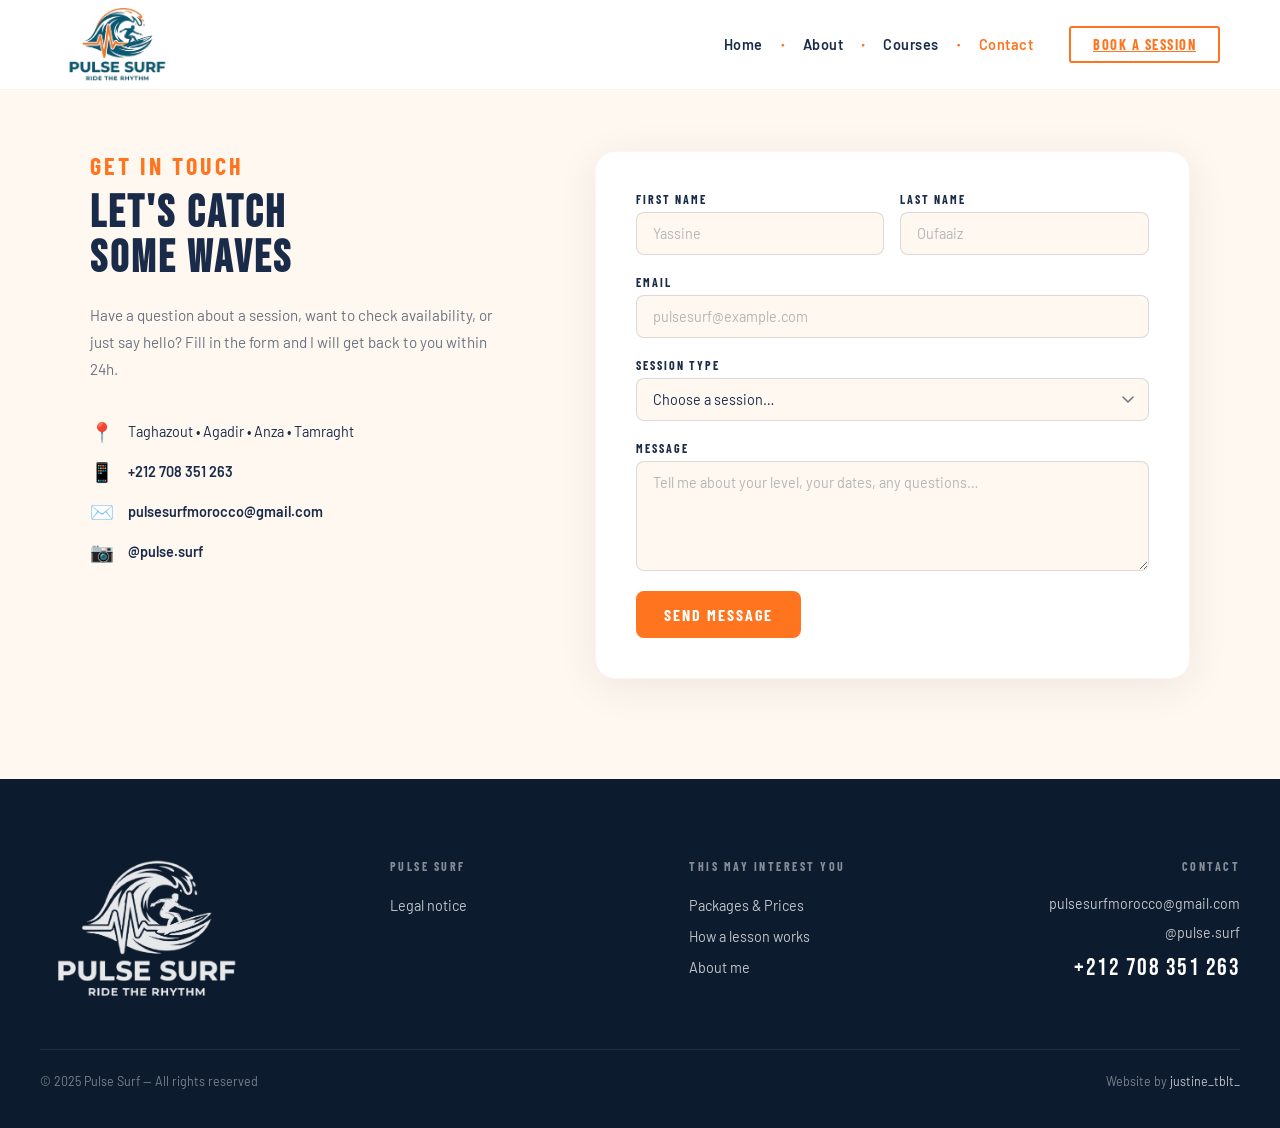
==== contact.html @ 74075b1d "✨details lessons and contact pages" ====
<!DOCTYPE html>
<html lang="en">

<head>
    <meta charset="UTF-8">
    <meta name="viewport" content="width=device-width, initial-scale=1.0">

    <title>Contact | Pulse Surf</title>

    <meta name="description"
        content="Experience authentic surfing with Yassine. Small group lessons & private coaching in Anza, Taghazout, Agadir and Tamraght. Certified local expert. Book your wave today!">

    <meta name="keywords"
        content="surf lessons Taghazout, surf school Anza, surf guiding Agadir, private surf coach Morocco, Tamraght surf, Pulse Surf">

    <meta property="og:title" content="Pulse Surf | Authentic surf lessons in Morocco">
    <meta property="og:description"
        content="Join Yassine for the best surf experience in Agadir and Taghazout. Small groups, local knowledge.">
    <meta property="og:type" content="website">
    <link rel="stylesheet" href="style.css">
    <link
        href="https://fonts.googleapis.com/css2?family=Bebas+Neue&family=Barlow:ital,wght@0,300;0,400;0,600;0,700;1,300&family=Barlow+Condensed:wght@400;700&display=swap"
        rel="stylesheet">
    <link rel="icon" type="image/png" href="img/favicon.jpg">
</head>

<body id="top">

    <nav id="navbar">
        <div class="nav-logo">
            <a href="#top">
                <img src="img/logo.png" alt="Back to top - Pulse Surf">
            </a>

        </div>
        <div class="nav-right">
            <ul class="nav-links" id="navLinks">
                <li><a href="index.html" >Home</a></li>
                <li><a href="index.html#about">About</a></li>
                <li><a href="index.html#courses">Courses</a></li>
                <li><a href="contact.html" class="active">Contact</a></li>
            </ul>
            <a href="https://wa.me/212708351263?text=Hello!%20I'd%20like%20to%20book%20a%20surf%20session."
                class="btn-nav" target="_blank" rel="noopener">Book a session</a>
        </div>
        <button class="burger" id="burgerBtn" aria-label="Menu" aria-expanded="false">
            <span></span><span></span><span></span>
        </button>
    </nav>

    <div class="mobile-menu" id="mobileMenu" aria-hidden="true">
        <ul>
            <li><a href="#">Home</a></li>
            <li><a href="#courses">Courses</a></li>
            <li><a href="#about">About</a></li>
            <li><a href="#contact">Contact</a></li>
        </ul>
        <a href="https://wa.me/212708351263?text=Hello!%20I'd%20like%20to%20book%20a%20surf%20session." class="btn-nav"
            target="_blank" rel="noopener">Book a session</a>
    </div>

    <section class="contact-section" id="contact">
        <div class="contact-inner">
            <div class="contact-info" data-reveal>
                <div class="about-label">Get in touch</div>
                <h2>Let's catch<br>some waves</h2>
                <p>Have a question about a session, want to check availability, or just say hello? Fill in the form and
                    I will get back to you within 24h.</p>
                <ul class="contact-details">
                    <li><span class="contact-icon">📍</span><span>Taghazout • Agadir • Anza • Tamraght</span></li>
                    <li><span class="contact-icon">📱</span><a href="https://wa.me/212708351263" target="_blank"
                            rel="noopener">+212 708 351 263</a></li>
                    <li><span class="contact-icon">✉️</span><a
                            href="mailto:pulsesurfmorocco@gmail.com">pulsesurfmorocco@gmail.com</a></li>
                    <li><span class="contact-icon">📷</span><a href="https://www.instagram.com/pulse.surf/?hl=fr"
                            target="_blank" rel="noopener">@pulse.surf</a></li>
                </ul>
            </div>

            <div class="contact-form-wrap" data-reveal>
                <form class="contact-form" id="contactForm" novalidate>
                    <div class="form-row">
                        <div class="form-group">
                            <label for="fname">First name</label>
                            <input type="text" id="fname" name="fname" placeholder="Yassine" required>
                            <span class="form-error" id="fnameErr">Please enter your first name</span>
                        </div>
                        <div class="form-group">
                            <label for="lname">Last name</label>
                            <input type="text" id="lname" name="lname" placeholder="Oufaaiz" required>
                            <span class="form-error" id="lnameErr">Please enter your last name</span>
                        </div>
                    </div>
                    <div class="form-group">
                        <label for="email">Email</label>
                        <input type="email" id="email" name="email" placeholder="pulsesurf@example.com" required>
                        <span class="form-error" id="emailErr">Please enter a valid email address</span>
                    </div>
                    <div class="form-group">
                        <label for="session">Session type</label>
                        <select id="session" name="session" required>
                            <option value="" disabled selected>Choose a session…</option>
                            <option value="private">Private Lesson</option>
                            <option value="group">Group Lesson</option>
                            <option value="guiding">Surf Guiding</option>
                            <option value="other">Other / Question</option>
                        </select>
                        <span class="form-error" id="sessionErr">Please select a session type</span>
                    </div>
                    <div class="form-group">
                        <label for="message">Message</label>
                        <textarea id="message" name="message" rows="4"
                            placeholder="Tell me about your level, your dates, any questions…" required></textarea>
                        <span class="form-error" id="messageErr">Please write a short message</span>
                    </div>
                    <button type="submit" class="btn-submit" id="submitBtn">Send message</button>
                    <div class="form-success" id="formSuccess" aria-live="polite">
                        <span>🤙</span>
                        <strong>Message sent!</strong>
                        <p>Thanks for contacting me! I received your message and will get back to you very soon. I'm
                            looking forward to surfing with you.<br><br>See you in the water!<br><br>Yassine</p>
                    </div>
                </form>
            </div>
        </div>
    </section>

    <footer>
        <div class="footer-inner">
            <div class="footer-brand">
                <a href="#top">
                    <img src="img/logo.png" alt="Back to top - Pulse Surf" class="footer-logo-img">
                </a>
            </div>
            <div class="footer-col">
                <h4 class="footer-col-title">Pulse Surf</h4>
                <ul>
                    <li><a href="#" id="mentionsBtn">Legal notice</a></li>
                </ul>
            </div>
            <div class="footer-col">
                <h4 class="footer-col-title">This may interest you</h4>
                <ul>
                    <li><a href="#courses">Packages &amp; Prices</a></li>
                    <li><a href="#how">How a lesson works</a></li>
                    <li><a href="#about">About me</a></li>
                </ul>
            </div>
            <div class="footer-col">
                <h4 class="footer-col-title">Contact</h4>
                <a href="mailto:pulsesurfmorocco@gmail.com" class="footer-email">pulsesurfmorocco@gmail.com</a>
                <a href="https://www.instagram.com/pulse.surf/?hl=fr" class="footer-insta" target="_blank"
                    rel="noopener">@pulse.surf</a>
                <a href="https://wa.me/212708351263" class="footer-phone">+212 708 351 263</a>
            </div>
        </div>
        <div class="footer-divider"></div>
        <div class="footer-bottom">
            <span>© 2025 Pulse Surf — All rights reserved</span>
            <span class="footer-credit">Website by <a href="https://www.instagram.com/justine_tblt_/?hl=fr"
                    target="_blank">justine_tblt_</a></span>
        </div>
    </footer>

    <div class="modal-overlay" id="mentionsModal" aria-hidden="true">
        <div class="modal" role="dialog" aria-modal="true" aria-labelledby="mentionsTitle">
            <button class="modal-close" id="mentionsClose" aria-label="Close">✕</button>
            <h2 id="mentionsTitle">Legal Notice</h2>
            <h3>Site Publisher</h3>
            <p>
                <strong>Pulse Surf — Yassine Oufaaiz</strong><br>
                Anza, Tamraght, Taghazout, Agadir, Morocco<br>
                Email: <a href="mailto:pulsesurfmorocco@gmail.com">pulsesurfmorocco@gmail.com</a><br>
                Tel: +212 708 351 263
            </p>
            <h3>Hosting</h3>
            <p>This site is hosted by <strong>GitHub Inc.</strong>, 88 Colin P. Kelly Jr. St, San Francisco, CA 94107,
                USA.</p>
            <h3>Intellectual Property</h3>
            <p>All content on this site (texts, photos, logos) is protected by copyright law.</p>
            <h3>Credits</h3>
            <p>Site designed and developed by <a href="https://www.instagram.com/justine_tblt_/?hl=fr"
                    target="_blank">justine_tblt_</a>.</p>
        </div>
    </div>

    <a href="#top" id="goToTop" class="go-top-link" aria-label="Back to top">
        <svg viewBox="0 0 24 24" fill="none" stroke="currentColor" stroke-width="3" stroke-linecap="round"
            stroke-linejoin="round">
            <path d="M18 15l-6-6-6 6" />
        </svg>
    </a>
    <script src="main.js"></script>
</body>

</html>
---- style.css ----
*,
*::before,
*::after {
    box-sizing: border-box;
    margin: 0;
    padding: 0;
}

:root {
    --orange: #ff741f;
    --navy: #1A2B4A;
    --sand: #FFF8F0;
    --dark: #0D1B2E;
    --gray: #6B7280;
    --white: #ffffff;
    --section-light: #FFF8F0;
    --section-mid: #F0EBE3;
    --section-dark: #0D1B2E;
}

html {
    scroll-behavior: smooth;
}

body {
    font-family: 'Barlow', sans-serif;
    background: var(--section-light);
    color: var(--navy);
}

/* ── Nav ───────────────────────────────────────────────────── */
nav {
    position: fixed;
    top: 0;
    left: 0;
    right: 0;
    z-index: 200;
    display: flex;
    align-items: center;
    justify-content: space-between;
    padding: 0 60px;
    height: 90px;
    background: rgba(255, 255, 255, 0.96);
    backdrop-filter: blur(10px);
    border-bottom: 1px solid rgba(244, 121, 32, 0.1);
}

.nav-logo img {
    height: 75px;
    width: auto;
    display: block;
}

.nav-right {
    display: flex;
    align-items: center;
    gap: 36px;
}

.nav-links {
    display: flex;
    align-items: center;
    list-style: none;
}

.nav-links li {
    display: flex;
    align-items: center;
}

.nav-links li+li::before {
    content: '●';
    color: var(--orange);
    font-size: 0.4rem;
    margin: 0 18px;
}

.nav-links a {
    font-size: 0.9rem;
    font-weight: 600;
    color: var(--navy);
    text-decoration: none;
    letter-spacing: 0.5px;
    transition: color 0.2s;
}

.nav-links a:hover,
.nav-links a.active {
    color: var(--orange);
}

.btn-nav {
    background: transparent;
    border: 2px solid var(--orange);
    color: var(--orange);
    padding: 8px 22px;
    font-family: 'Barlow Condensed', sans-serif;
    font-size: 0.9rem;
    font-weight: 700;
    letter-spacing: 1.5px;
    text-transform: uppercase;
    cursor: pointer;
    border-radius: 3px;
    transition: background 0.25s, color 0.25s;
}

.btn-nav:hover {
    background: var(--orange);
    color: var(--white);
}

/* ── Burger ────────────────────────────────────────────────── */
.burger {
    display: none;
    flex-direction: column;
    justify-content: center;
    gap: 5px;
    width: 36px;
    height: 36px;
    background: none;
    border: none;
    cursor: pointer;
    padding: 4px;
}

.burger span {
    display: block;
    height: 2px;
    width: 100%;
    background: var(--navy);
    border-radius: 2px;
    transition: transform 0.3s, opacity 0.3s;
    transform-origin: center;
}

.burger.open span:nth-child(1) {
    transform: translateY(7px) rotate(45deg);
}

.burger.open span:nth-child(2) {
    opacity: 0;
}

.burger.open span:nth-child(3) {
    transform: translateY(-7px) rotate(-45deg);
}

/* ── Mobile menu ───────────────────────────────────────────── */
.mobile-menu {
    display: none;
    position: fixed;
    inset: 0;
    z-index: 150;
    background: var(--dark);
    flex-direction: column;
    align-items: center;
    justify-content: center;
    gap: 32px;
    opacity: 0;
    pointer-events: none;
    transition: opacity 0.3s;
}

.mobile-menu.open {
    opacity: 1;
    pointer-events: all;
}

.mobile-menu ul {
    list-style: none;
    display: flex;
    flex-direction: column;
    align-items: center;
    gap: 24px;
}

.mobile-menu ul a {
    font-family: 'Bebas Neue', sans-serif;
    font-size: 2.2rem;
    letter-spacing: 3px;
    color: var(--white);
    text-decoration: none;
    text-transform: uppercase;
    transition: color 0.2s;
}

.mobile-menu ul a:hover {
    color: var(--orange);
}

/* ── Hero ──────────────────────────────────────────────────── */
.hero {
    height: 100vh;
    min-height: 600px;
    position: relative;
    display: flex;
    align-items: flex-end;
    padding-bottom: 100px;
    overflow: hidden;
}

.hero-bg {
    position: absolute;
    inset: 0;
    z-index: 1;
}

.hero-bg img {
    width: 100%;
    height: 100%;
    object-fit: cover;
    object-position: center;
    display: block;
}

.hero-bg::after {
    content: '';
    position: absolute;
    inset: 0;
    background: linear-gradient(to bottom, rgba(0, 0, 0, 0.15), rgba(0, 0, 0, 0.65));
}

.hero-content {
    position: relative;
    z-index: 10;
    padding: 0 60px;
}

.hero-content h1 {
    font-family: 'Bebas Neue', sans-serif;
    font-size: clamp(4rem, 10vw, 8rem);
    line-height: 0.9;
    color: var(--white);
    letter-spacing: 3px;
    text-transform: uppercase;
}

.hero-content h1 span {
    display: block;
    color: var(--orange);
}

.hero-sub {
    font-family: 'Barlow Condensed', sans-serif;
    font-size: 1.1rem;
    letter-spacing: 5px;
    color: var(--orange);
    margin-top: 16px;
    text-transform: uppercase;
    font-weight: bold;
}

.hero-sub::before {
    content: '# ';
    color: rgba(244, 121, 32, 0.6);
    font-weight: bold;
}

/* ── Section base ──────────────────────────────────────────── */
.section {
    padding: 70px 60px;
    background: var(--section-dark);
}

.section-header {
    text-align: center;
    margin-bottom: 60px;
}

.section-header h2 {
    font-family: 'Bebas Neue', sans-serif;
    font-size: 2.8rem;
    letter-spacing: 3px;
    color: var(--sand);
    text-transform: uppercase;
}

.section-header p {
    color: var(--gray);
    margin-top: 10px;
    font-size: 0.95rem;
    max-width: 520px;
    margin-inline: auto;
}

/* ── Courses ───────────────────────────────────────────────── */
.courses-track {
    display: grid;
    grid-template-columns: repeat(3, 1fr);
    gap: 24px;
    padding: 10px 4px 30px;
    align-items: stretch;
}

.course-card {
    background: var(--white);
    border-radius: 14px;
    overflow: hidden;
    box-shadow: 0 4px 30px rgba(26, 43, 74, 0.08);
    transition: transform 0.3s, box-shadow 0.3s;
    display: flex;
    flex-direction: column;
}

.course-card:hover {
    transform: translateY(-6px);
    box-shadow: 0 16px 50px rgba(26, 43, 74, 0.15);
}

.card-img {
    height: 240px;
    position: relative;
    overflow: hidden;
    flex-shrink: 0;
}

.card-photo {
    position: absolute;
    inset: 0;
    width: 100%;
    height: 100%;
    object-fit: cover;
    object-position: 50% 30%;
    display: block;
    z-index: 1;
}

.img-private {
    object-position: center 40%;
}

.img-group {
    object-position: center 60%;
}

.img-guide {
    object-position: center center;
}

.card-badge,
.card-duration {
    z-index: 2;
}

.card-img-bg {
    width: 100%;
    height: 100%;
    display: flex;
    align-items: center;
    justify-content: center;
    font-size: 4rem;
}


.card-badge {
    position: absolute;
    top: 12px;
    right: 12px;
    background: var(--orange);
    color: var(--white);
    font-family: 'Barlow Condensed', sans-serif;
    font-size: 0.75rem;
    font-weight: 700;
    letter-spacing: 1px;
    text-transform: uppercase;
    padding: 4px 10px;
    border-radius: 20px;
}

.card-body {
    padding: 20px;
    display: flex;
    flex-direction: column;
    flex: 1;
}

.card-body h3 {
    font-family: 'Barlow Condensed', sans-serif;
    font-size: 1.2rem;
    font-weight: 700;
    color: var(--navy);
    letter-spacing: 0.5px;
    text-transform: uppercase;
    margin-bottom: 10px;
}

.card-for {
    font-size: 0.82rem;
    color: var(--gray);
    line-height: 1.5;
    margin-bottom: 8px;
}

.card-for span {
    font-weight: 700;
    text-transform: uppercase;
    font-size: 0.7rem;
    letter-spacing: 1px;
    color: var(--navy);
    margin-right: 4px;
}

.card-plus {
    font-size: 0.82rem;
    color: var(--navy);
    line-height: 1.5;
    margin-bottom: 12px;
}

.card-plus span {
    color: var(--orange);
    margin-right: 4px;
}

.card-price {
    display: flex;
    align-items: baseline;
    gap: 6px;
    margin-top: auto;
    margin-bottom: 10px;
}

.price-mad {
    font-family: 'Barlow Condensed', sans-serif;
    font-size: 1.1rem;
    font-weight: 700;
    color: var(--navy);
}

.price-sep {
    color: var(--gray);
    font-size: 0.85rem;
}

.price-eur {
    font-size: 0.82rem;
    color: var(--gray);
    font-weight: 500;
}

.btn-card {
    display: block;
    background: var(--orange);
    color: var(--white);
    padding: 11px 20px;
    font-family: 'Barlow Condensed', sans-serif;
    font-size: 0.85rem;
    font-weight: 700;
    letter-spacing: 1px;
    text-transform: uppercase;
    border-radius: 6px;
    cursor: pointer;
    border: none;
    text-decoration: none;
    text-align: center;
    transition: background 0.2s, transform 0.2s;
}

.btn-card:hover {
    background: #d4660f;
    transform: scale(1.02);
}

.btn-whatsapp {
    background: var(--orange);
}

.btn-whatsapp:hover {
    background: var(--dark);
}

/* ── How it works ──────────────────────────────────────────── */
.how-section {
    background: var(--section-dark);
    padding: 0 60px 100px 60px;
}

.how-section .section-header h2 {
    color: var(--sand);
}

.how-section .section-header p {
    color: rgba(255, 255, 255, 0.45);
}

.flow-grid {
    display: flex;
    align-items: stretch;
    justify-content: center;
    max-width: 1100px;
    margin: 0 auto;
    flex-wrap: nowrap;
}

.flow-card {
    flex: 1;
    min-width: 0;
    background: var(--white);
    border: 1px solid rgba(0, 0, 0, 0.05);
    border-radius: 16px;
    padding: 32px 24px;
    text-align: center;
    position: relative;
    transition: transform 0.3s, background 0.3s, box-shadow 0.3s;
}


.flow-card--highlight {
    background: var(--orange);
    border-color: var(--orange);
}


.flow-number {
    font-family: 'Bebas Neue', sans-serif;
    font-size: 3.5rem;
    line-height: 1;
    color: rgba(0, 0, 0, 0.05);
    /* Chiffre discret sur fond sable */
    position: absolute;
    top: 12px;
    right: 16px;
    letter-spacing: 2px;
}

.flow-card--highlight .flow-number {
    color: rgba(255, 255, 255, 0.2);
}

.flow-icon-wrap {
    width: 64px;
    height: 64px;
    border-radius: 50%;
    background: rgba(0, 0, 0, 0.05);
    /* Fond icône adapté au sable */
    display: flex;
    align-items: center;
    justify-content: center;
    margin: 0 auto 18px;
    font-size: 1.8rem;
    transition: background 0.3s;
}

.flow-card--highlight .flow-icon-wrap {
    background: rgba(255, 255, 255, 0.2);
}


.flow-title {
    font-family: 'Barlow Condensed', sans-serif;
    font-size: 1.1rem;
    font-weight: 700;
    letter-spacing: 1px;
    text-transform: uppercase;
    color: #2d2d2d;
    /* Texte sombre pour lisibilité sur beige */
    margin-bottom: 10px;
}

.flow-card--highlight .flow-title {
    color: var(--white);
}

.flow-desc {
    font-size: 0.82rem;
    color: #5a5a5a;
    /* Gris foncé pour le texte descriptif */
    line-height: 1.6;
    margin-bottom: 18px;
}

.flow-card--highlight .flow-desc {
    color: rgba(255, 255, 255, 0.85);
}

.flow-tag {
    display: inline-block;
    font-family: 'Barlow Condensed', sans-serif;
    font-size: 0.7rem;
    font-weight: 700;
    letter-spacing: 2px;
    text-transform: uppercase;
    color: var(--orange);
    border: 1px solid rgba(244, 121, 32, 0.4);
    border-radius: 20px;
    padding: 3px 12px;
}

.flow-card--highlight .flow-tag {
    color: var(--white);
    border-color: rgba(255, 255, 255, 0.5);
}

.flow-connector {
    flex-shrink: 0;
    width: 60px;
    opacity: 0.85;
    display: flex;
    align-items: center;
    justify-content: center;
}

.flow-connector svg path {
    stroke: var(--orange) !important;
}

.flow-connector svg polygon {
    fill: var(--orange) !important;
}

.bring-banner {
    display: flex;
    align-items: center;
    gap: 16px;
    margin-top: 48px;
    background: rgba(255, 255, 255, 0.05);
    border: 1px solid rgba(255, 255, 255, 0.1);
    border-radius: 12px;
    padding: 20px 28px;
    max-width: 1100px;
    margin-inline: auto;
}

.bring-text strong {
    font-family: 'Barlow Condensed', sans-serif;
    font-size: 0.75rem;
    letter-spacing: 2px;
    text-transform: uppercase;
    color: var(--orange);
}

.bring-text span {
    font-size: 0.9rem;
    color: rgba(255, 255, 255, 0.7);
}


.about-section {
    padding: 100px 60px 0px 60px;
    display: grid;
    grid-template-columns: 300px 1fr;
    gap: 80px;
    align-items: center;
    max-width: 1100px;
    margin: 0 auto;
}



.about-photo {
    width: 280px;
    height: 280px;
    border-radius: 50%;
    border: 6px solid var(--orange);
    box-shadow: 0 0 0 12px rgba(244, 121, 32, 0.1);
    display: flex;
    align-items: center;
    justify-content: center;
    background: linear-gradient(135deg, #1A3A5C, #2E6B8A);
    font-size: 5rem;
    overflow: hidden;
    flex-shrink: 0;
}

.about-photo-img {
    width: 100%;
    height: 100%;
    object-fit: cover;
    object-position: top center;
    display: block;
    border-radius: 50%;
}

.about-label {
    font-family: 'Barlow Condensed', sans-serif;
    font-size: 1.5rem;
    font-weight: 700;
    letter-spacing: 3px;
    text-transform: uppercase;
    color: var(--orange);
    margin-bottom: 12px;
}

.about-text h2 {
    font-family: 'Bebas Neue', sans-serif;
    font-size: 2.8rem;
    letter-spacing: 2px;
    text-transform: uppercase;
    color: var(--navy);
    line-height: 1;
    margin-bottom: 20px;
}

.about-text p {
    font-size: 0.95rem;
    color: #444;
    line-height: 1.8;
    margin-bottom: 16px;
}

.about-pills {
    display: flex;
    flex-wrap: wrap;
    gap: 12px;
    margin-top: 24px;
}

.pill {
    background: var(--white);
    border: 1.5px solid rgba(244, 121, 32, 0.25);
    color: var(--navy);
    padding: 6px 16px;
    border-radius: 20px;
    font-size: 0.85rem;
    font-weight: 600;
    display: flex;
    align-items: center;
    gap: 6px;
}

.pill .dot {
    color: var(--orange);
}

/* ── Reviews ───────────────────────────────────────────────── */
.reviews-section {
    background: var(--sand);
    padding: 80px 0 60px;
}

.reviews-section h2 {
    font-family: 'Bebas Neue', sans-serif;
    font-size: 2.8rem;
    letter-spacing: 3px;
    color: var(--navy);
    text-transform: uppercase;
}

.stars {
    color: var(--orange);
    font-size: 1.4rem;
    letter-spacing: 2px;
}

.reviews-viewport {
    overflow: hidden;
    width: 100%;
    padding: 0 60px;
}

.reviews-track {
    display: flex;
    gap: 24px;
    transition: transform 0.45s cubic-bezier(0.4, 0, 0.2, 1);
    will-change: transform;
    padding: 16px 0 32px;
}

.review-card {
    flex: 0 0 calc((100vw - 120px - 48px) / 3);
    min-width: 240px;
    background: var(--white);
    border-radius: 14px;
    padding: 28px;
    box-shadow: 0 2px 16px rgba(26, 43, 74, 0.06);
    border: 1px solid rgba(244, 121, 32, 0.08);
    transition: transform 0.3s, box-shadow 0.3s;
}

.review-card:hover {
    transform: translateY(-4px);
    box-shadow: 0 10px 30px rgba(26, 43, 74, 0.12);
}

.reviewer {
    display: flex;
    align-items: center;
    gap: 12px;
    margin-bottom: 14px;
}

.reviewer-avatar {
    width: 44px;
    height: 44px;
    border-radius: 50%;
    display: flex;
    align-items: center;
    justify-content: center;
    font-size: 1.1rem;
    color: var(--white);
    font-weight: 700;
    font-family: 'Barlow Condensed', sans-serif;
    flex-shrink: 0;
    background: var(--section-dark);
}

.reviewer-name {
    font-weight: 700;
    font-size: 0.95rem;
    color: var(--navy);
}

.review-stars {
    color: var(--orange);
    font-size: 0.8rem;
    margin-top: 2px;
}

.review-text {
    font-size: 0.88rem;
    color: #555;
    line-height: 1.75;
}

.reviews-controls {
    display: flex;
    justify-content: center;
    gap: 20px;
    margin-top: 16px;
    padding: 0 60px;
}

.reviews-arrow {
    width: 50px;
    height: 50px;
    border-radius: 50%;
    border: 2px solid var(--orange);
    background: var(--white);
    color: var(--orange);
    font-size: 1.2rem;
    cursor: pointer;
    transition: all 0.2s ease;
    display: flex;
    align-items: center;
    justify-content: center;
}

.reviews-arrow:hover {
    background: var(--orange);
    color: var(--white);
}

/* ── Contact ───────────────────────────────────────────────── */
.contact-section {
    background: var(--section-light);
    padding-top: 150px;
    padding-bottom: 100px;
    padding-left: 60px;
    padding-right: 60px;
    border-top: 1px solid rgba(26, 43, 74, 0.07);
}

.contact-inner {
    display: grid;
    grid-template-columns: 1fr 1.4fr;
    gap: 80px;
    max-width: 1100px;
    margin: 0 auto;
    align-items: start;
}

.contact-info h2 {
    font-family: 'Bebas Neue', sans-serif;
    font-size: 2.8rem;
    letter-spacing: 3px;
    text-transform: uppercase;
    color: var(--navy);
    line-height: 1;
    margin-bottom: 20px;
}

.contact-info>p {
    font-size: 0.95rem;
    color: var(--gray);
    line-height: 1.8;
    margin-bottom: 36px;
}

.contact-details {
    list-style: none;
    display: flex;
    flex-direction: column;
    gap: 16px;
}

.contact-details li {
    display: flex;
    align-items: center;
    gap: 14px;
    font-size: 0.9rem;
    color: var(--navy);
}

.contact-icon {
    font-size: 1.2rem;
    flex-shrink: 0;
}

.contact-details a {
    color: var(--navy);
    text-decoration: none;
    font-weight: 600;
    transition: color 0.2s;
}

.contact-details a:hover {
    color: var(--orange);
}

.contact-form-wrap {
    background: var(--white);
    border-radius: 20px;
    padding: 40px;
    box-shadow: 0 8px 40px rgba(26, 43, 74, 0.08);
    border: 1px solid rgba(244, 121, 32, 0.08);
}

.contact-form {
    display: flex;
    flex-direction: column;
    gap: 20px;
}

.form-row {
    display: grid;
    grid-template-columns: 1fr 1fr;
    gap: 16px;
}

.form-group {
    display: flex;
    flex-direction: column;
    gap: 6px;
    position: relative;
}

.form-group label {
    font-family: 'Barlow Condensed', sans-serif;
    font-size: 0.75rem;
    font-weight: 700;
    letter-spacing: 2px;
    text-transform: uppercase;
    color: var(--navy);
}

.form-group input,
.form-group select,
.form-group textarea {
    padding: 12px 16px;
    border: 1.5px solid rgba(26, 43, 74, 0.15);
    border-radius: 8px;
    font-family: 'Barlow', sans-serif;
    font-size: 0.9rem;
    color: var(--navy);
    background: var(--section-light);
    transition: border-color 0.2s, box-shadow 0.2s;
    outline: none;
    appearance: none;
    -webkit-appearance: none;
}

.form-group select {
    background-image: url("data:image/svg+xml,%3Csvg xmlns='http://www.w3.org/2000/svg' width='12' height='8' viewBox='0 0 12 8'%3E%3Cpath d='M1 1l5 5 5-5' stroke='%236B7280' stroke-width='1.5' fill='none' stroke-linecap='round'/%3E%3C/svg%3E");
    background-repeat: no-repeat;
    background-position: right 14px center;
    padding-right: 40px;
    cursor: pointer;
}

.form-group textarea {
    resize: vertical;
    min-height: 110px;
}

.form-group input::placeholder,
.form-group textarea::placeholder {
    color: rgba(107, 114, 128, 0.5);
}

.form-group input:focus,
.form-group select:focus,
.form-group textarea:focus {
    border-color: var(--orange);
    box-shadow: 0 0 0 3px rgba(255, 116, 31, 0.12);
}

.form-group input.error,
.form-group select.error,
.form-group textarea.error {
    border-color: #e53935;
}

.form-error {
    font-size: 0.75rem;
    color: #e53935;
    display: none;
    margin-top: 2px;
}

.form-error.visible {
    display: block;
}

.btn-submit {
    background: var(--orange);
    color: var(--white);
    padding: 14px 28px;
    font-family: 'Barlow Condensed', sans-serif;
    font-size: 1rem;
    font-weight: 700;
    letter-spacing: 2px;
    text-transform: uppercase;
    border: none;
    border-radius: 8px;
    cursor: pointer;
    transition: background 0.2s, transform 0.15s;
    align-self: flex-start;
}

.btn-submit:hover {
    background: #d4660f;
    transform: translateY(-2px);
}

.btn-submit:active {
    transform: translateY(0);
}

.btn-submit:disabled {
    opacity: 0.6;
    cursor: not-allowed;
    transform: none;
}

.form-success {
    display: none;
    flex-direction: column;
    align-items: center;
    text-align: center;
    gap: 8px;
    padding: 32px;
    background: rgba(37, 211, 102, 0.06);
    border: 1.5px solid rgba(37, 211, 102, 0.3);
    border-radius: 12px;
}

.form-success.visible {
    display: flex;
}

.form-success span {
    font-size: 2.5rem;
}

.form-success strong {
    font-family: 'Bebas Neue', sans-serif;
    font-size: 1.4rem;
    letter-spacing: 2px;
    color: var(--navy);
}

.form-success p {
    font-size: 0.9rem;
    color: var(--gray);
}

/* ── Footer ────────────────────────────────────────────────── */
footer {
    background: var(--section-dark);
    color: var(--white);
    padding: 80px 20px 40px;
}

.footer-inner {
    display: grid;
    grid-template-columns: 1.2fr 1fr 1fr 1fr;
    gap: 48px;
    max-width: 1200px;
    margin: 0 auto;
    padding-bottom: 50px;
    align-items: start;
}

.footer-brand {
    display: flex;
    flex-direction: column;
    gap: 12px;
    align-items: flex-start;
}

.footer-logo-img {
    height: 140px;
    width: auto;
    filter: brightness(0) invert(1);
    opacity: 0.9;
    margin: 0;
    display: block;
}

.footer-col-title {
    font-family: 'Barlow Condensed', sans-serif;
    font-size: 0.75rem;
    font-weight: 700;
    letter-spacing: 2.5px;
    text-transform: uppercase;
    color: rgba(255, 255, 255, 0.5);
    margin-bottom: 22px;
}

.footer-col ul {
    list-style: none;
    display: flex;
    flex-direction: column;
    gap: 12px;
}

.footer-col ul li a {
    font-size: 0.9rem;
    color: rgba(255, 255, 255, 0.75);
    text-decoration: none;
    transition: color 0.2s;
}

.footer-col ul li a:hover {
    color: var(--orange);
}

.footer-col:last-child {
    display: flex;
    flex-direction: column;
    align-items: flex-end;
    text-align: right;
}

.footer-email,
.footer-insta {
    display: block;
    font-size: 0.88rem;
    color: rgba(255, 255, 255, 0.75);
    text-decoration: none;
    margin-bottom: 12px;
    transition: color 0.2s;
}

.footer-email:hover,
.footer-insta:hover {
    color: var(--orange);
}

.footer-phone {
    font-family: 'Bebas Neue', sans-serif;
    font-size: 1.5rem;
    letter-spacing: 1.5px;
    color: var(--white);
    margin-bottom: 16px;
    text-decoration: none;
    transition: color 0.2s;
}

.footer-phone:hover {
    color: var(--orange);
}

.footer-divider {
    max-width: 1200px;
    margin: 0 auto 24px;
    border: none;
    border-top: 1px solid rgba(255, 255, 255, 0.08);
}

.footer-bottom {
    max-width: 1200px;
    margin: 0 auto;
    display: flex;
    align-items: center;
    justify-content: space-between;
    font-size: 0.78rem;
    color: rgba(255, 255, 255, 0.45);
}

.footer-credit a {
    color: rgba(255, 255, 255, 0.75);
    text-decoration: none;
    transition: color 0.2s;
}

.footer-credit a:hover {
    color: var(--orange);
}

/* ── Responsive ── */
@media (max-width: 768px) {
    .footer-inner {
        grid-template-columns: 1fr;
        text-align: center;
        gap: 40px;
    }

    .footer-brand,
    .footer-col:last-child {
        align-items: center;
        text-align: center;
    }

    .footer-logo-img {
        margin: 0 auto;
    }

    .footer-bottom {
        flex-direction: column;
        gap: 15px;
    }
    .contact-section {
        padding-top: calc(70px + 20px); 
        padding-left: 15px;
        padding-right: 15px;
    }
}

/* ── Modal ─────────────────────────────────────────────────── */
.modal-overlay {
    position: fixed;
    inset: 0;
    z-index: 500;
    background: rgba(13, 27, 46, 0.85);
    display: flex;
    align-items: center;
    justify-content: center;
    padding: 20px;
    opacity: 0;
    pointer-events: none;
    transition: opacity 0.3s;
    backdrop-filter: blur(4px);
}

.modal-overlay.open {
    opacity: 1;
    pointer-events: all;
}

.modal {
    background: var(--white);
    border-radius: 16px;
    padding: 48px;
    max-width: 640px;
    width: 100%;
    max-height: 80vh;
    overflow-y: auto;
    position: relative;
    scrollbar-width: thin;
}

.modal h2 {
    font-family: 'Bebas Neue', sans-serif;
    font-size: 2rem;
    letter-spacing: 3px;
    text-transform: uppercase;
    color: var(--navy);
    margin-bottom: 28px;
}

.modal h3 {
    font-family: 'Barlow Condensed', sans-serif;
    font-size: 0.8rem;
    font-weight: 700;
    letter-spacing: 2px;
    text-transform: uppercase;
    color: var(--orange);
    margin: 24px 0 8px;
}

.modal p {
    font-size: 0.9rem;
    color: #444;
    line-height: 1.8;
}

.modal p a {
    color: var(--orange);
    text-decoration: none;
}

.modal-close {
    position: absolute;
    top: 16px;
    right: 20px;
    background: none;
    border: none;
    font-size: 1.1rem;
    color: var(--gray);
    cursor: pointer;
    transition: color 0.2s;
    line-height: 1;
    padding: 4px 8px;
    border-radius: 4px;
}

.modal-close:hover {
    color: var(--navy);
    background: rgba(0, 0, 0, 0.05);
}

/* ── Top link ─────────────────────────────────────────── */

.go-top-link {
    position: fixed;
    bottom: 30px;
    right: 30px;
    width: 48px;
    height: 48px;
    background-color: var(--orange);
    color: #FFFFFF;
    border-radius: 50%;
    display: flex;
    align-items: center;
    justify-content: center;
    text-decoration: none;
    transition: all 0.3s ease;
    opacity: 0;
    visibility: hidden;
    z-index: 999;
    box-shadow: 0 4px 15px rgba(0, 0, 0, 0.2);
}

.go-top-link.show {
    opacity: 1;
    visibility: visible;
}

.go-top-link:hover {
    background-color: #d4660f;
    transform: scale(1.1);
}

.go-top-link svg {
    width: 24px;
    height: 24px;
}

/* ── Scroll reveal ─────────────────────────────────────────── */
[data-reveal] {
    opacity: 0;
    transform: translateY(28px);
    transition: opacity 0.7s ease, transform 0.7s ease;
}

[data-reveal].visible {
    opacity: 1;
    transform: none;
}

/* ── Responsive 1024 ───────────────────────────────────────── */
@media (max-width: 1024px) {
    .courses-track {
        grid-template-columns: repeat(2, 1fr);
    }

    .flow-grid {
        flex-wrap: wrap;
        gap: 16px;
    }

    .flow-connector {
        display: none;
    }

    .flow-card {
        flex: 1 1 calc(50% - 16px);
        min-width: 200px;
    }

    .footer-inner {
        grid-template-columns: 1fr 1fr;
        gap: 32px;
    }

    .reviews-viewport {
        padding: 0 30px;
    }

    .review-card {
        flex: 0 0 calc((100vw - 60px - 24px) / 2);
    }
}

/* ── Responsive 768 ────────────────────────────────────────── */
@media (max-width: 768px) {

    html,
    body {
        background-color: var(--white) !important;
    }

    nav {
        background: var(--white) !important;
        backdrop-filter: none !important;
        -webkit-backdrop-filter: none !important;
        top: 0;
        padding: 0 10px;
        height: 70px;
    }



    .nav-logo img {
        height: 50px;
    }

    .hero-sub::before {
        display: none;
    }

    .nav-right {
        display: none !important;
    }

    .burger {
        display: flex !important;
    }

    .mobile-menu {
        display: flex;
    }

    .section,
    .how-section{
        padding: 60px 20px;
    }

    .hero-content {
        padding: 0 20px;
    }

    .courses-track {
        grid-template-columns: unset;
        display: flex;
        overflow-x: auto;
        /* scroll-snap-type: x proximity; */
        scrollbar-width: none;
        padding-bottom: 20px;
    }

    .courses-track::-webkit-scrollbar {
        display: none;
    }

    .course-card:hover {
        transform: none !important;
        box-shadow: 0 4px 30px rgba(26, 43, 74, 0.08) !important;
    }

    .btn-card:hover {
        transform: none !important;
    }

    .course-card {
        min-width: 285px;
        scroll-snap-align: start;
    }

    /* Flow */
    .flow-grid {
        flex-direction: column;
        align-items: stretch;
        gap: 16px;
    }

    .flow-card {
        flex: unset;
        width: 100%;
    }

    .bring-banner {
        flex-direction: column;
        text-align: center;
        gap: 10px;
    }

    /* About */
    .about-section {
        grid-template-columns: 1fr;
        text-align: center;
        padding: 60px 20px 20px 20px;
        gap: 40px;
    }

    .about-photo {
        margin: 0 auto;
    }

    .about-pills {
        justify-content: center;
    }


    .reviews-section {
        padding: 60px 0 40px;
    }

    .reviews-header,
    .reviews-controls {
        padding: 0 20px;
    }

    .reviews-viewport {
        padding: 0 20px;
    }

    .reviews-track {
        gap: 16px;
        padding: 12px 0 24px;
    }

    .review-card {
        flex: 0 0 calc(100vw - 40px);
        min-width: unset;
    }

    /* Footer */
    footer {
        padding: 20px 20px 24px;
    }

    .footer-inner {
        grid-template-columns: 1fr;
        gap: 32px;
        padding: 20px;
    }

    .footer-brand {
        justify-content: center;
        align-items: center;
    }

    .footer-brand img {
        height: 70px;
        width: 110px;
    }

    .footer-col:nth-of-type(3) {
        display: none;
    }

    .footer-bottom {
        flex-direction: column;
        gap: 6px;
        text-align: center;
    }

    /* Contact */
    .contact-inner {
        grid-template-columns: 1fr;
        gap: 40px;

    }

    .form-row {
        grid-template-columns: 1fr;
    }

    .contact-form-wrap {
        padding: 24px 20px;
    }

    /* Modal */
    .modal {
        padding: 32px 24px;
    }
}

@media (min-width: 769px) and (max-width: 1023px) {
    .footer-inner {
        grid-template-columns: 1fr 1fr;
        gap: 40px;
    }

    .footer-col:last-child {
        align-items: flex-start;
        text-align: left;
    }
}

.about-section-wrap {
    position: relative;
    background-color: #f8f5f0;
    padding-bottom: 70px;
    overflow: hidden;
}

.wave-container {
    position: absolute;
    bottom: -1px;
    left: 0;
    width: 100%;
    line-height: 0;
}

/* --- VERSION ORDINATEUR --- */
.wave-container svg {
    width: 100%;
    height: 150px;
    display: block;
}

@media screen and (max-width: 760px) {
    .about-section-wrap {
        padding-bottom: 40px;
    }

    .wave-container svg {
        height: 70px !important;
        width: 250% !important;
        margin-left: -75% !important;
    }
}

.surf-packages-section {
    background-color: #0D1B2E;
    margin-top: -1px;
}
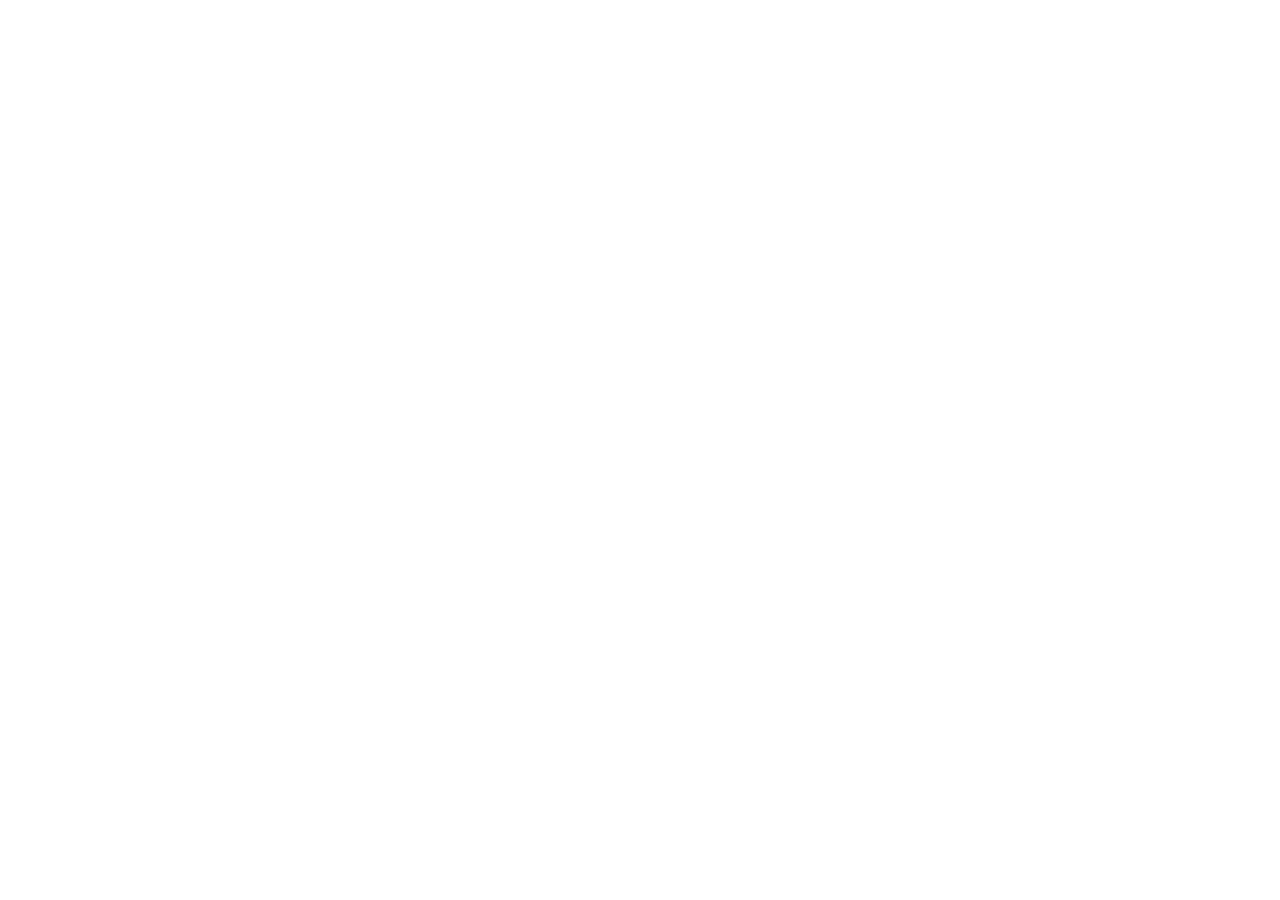
==== commit 60ce55dc: "🚑️ form bug" ====
--- a/contact.html
+++ b/contact.html
@@ -1,3 +1,6 @@
+<!-- doesn't work
+ 
+
 <!DOCTYPE html>
 <html lang="en">
 
@@ -28,14 +31,14 @@
 
     <nav id="navbar">
         <div class="nav-logo">
-            <a href="#top">
-                <img src="img/logo.png" alt="Back to top - Pulse Surf">
+            <a href="index.html">
+                <img src="img/logo.png" alt="Back to home - Pulse Surf">
             </a>
 
         </div>
         <div class="nav-right">
             <ul class="nav-links" id="navLinks">
-                <li><a href="index.html" >Home</a></li>
+                <li><a href="index.html">Home</a></li>
                 <li><a href="index.html#about">About</a></li>
                 <li><a href="index.html#courses">Courses</a></li>
                 <li><a href="contact.html" class="active">Contact</a></li>
@@ -50,10 +53,10 @@
 
     <div class="mobile-menu" id="mobileMenu" aria-hidden="true">
         <ul>
-            <li><a href="#">Home</a></li>
-            <li><a href="#courses">Courses</a></li>
-            <li><a href="#about">About</a></li>
-            <li><a href="#contact">Contact</a></li>
+            <li><a href="index.html">Home</a></li>
+            <li><a href="index.html#courses">Courses</a></li>
+            <li><a href="index.html#about">About</a></li>
+            <li><a href="#">Contact</a></li>
         </ul>
         <a href="https://wa.me/212708351263?text=Hello!%20I'd%20like%20to%20book%20a%20surf%20session." class="btn-nav"
             target="_blank" rel="noopener">Book a session</a>
@@ -191,6 +194,8 @@
         </svg>
     </a>
     <script src="main.js"></script>
+    <script src="contact.js"></script>
+
 </body>
 
-</html>+</html> -->
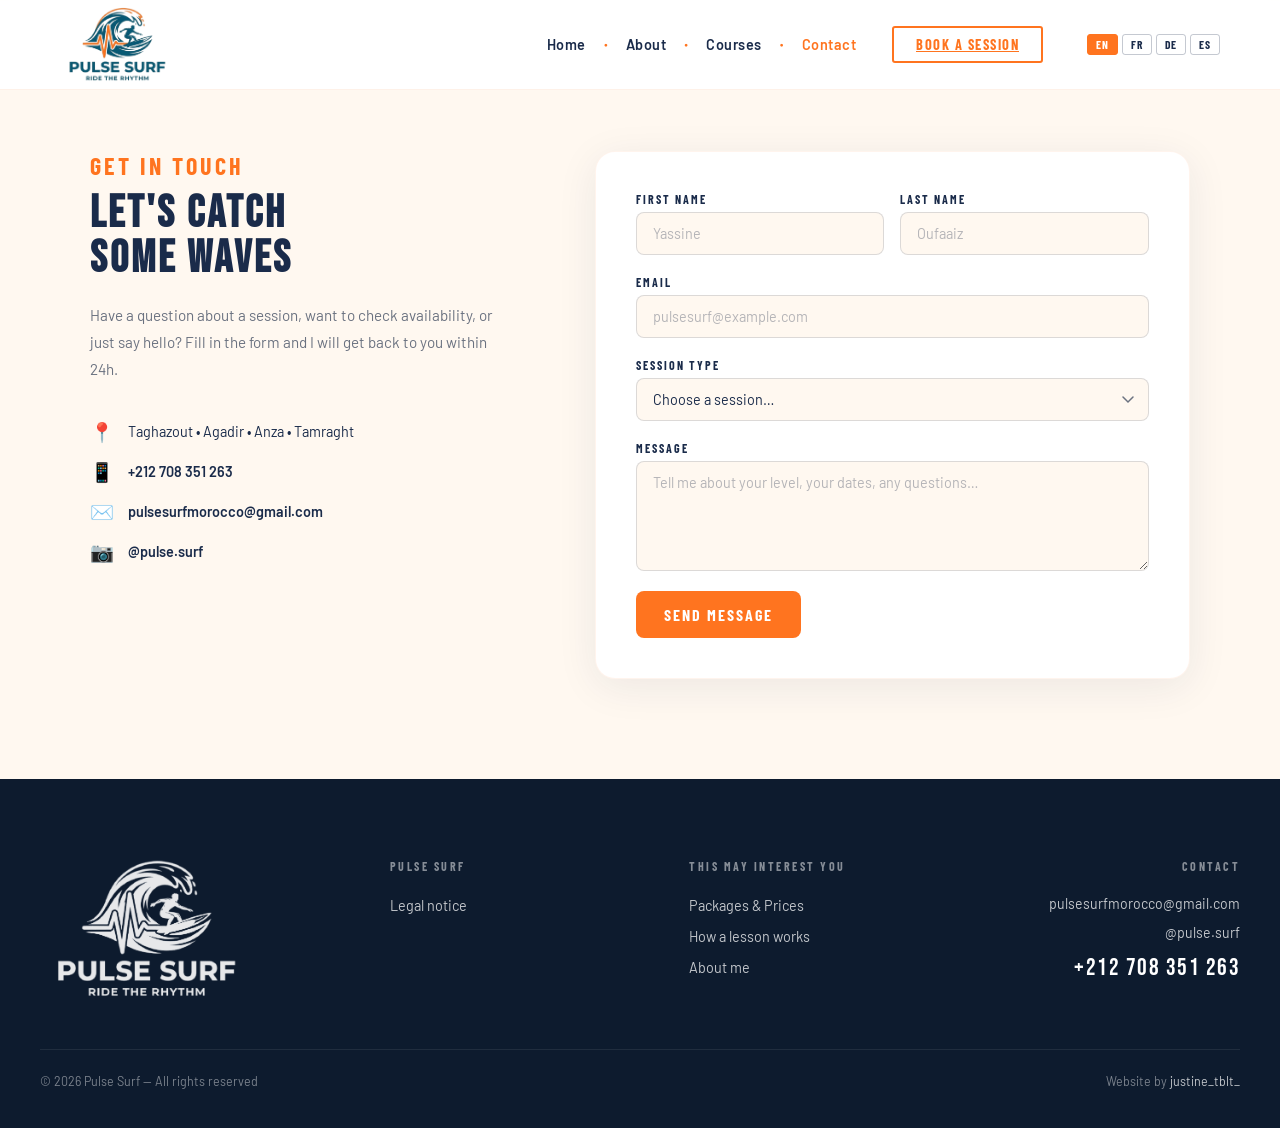
==== commit 69693f64: "✨site available in en,fr,de,es" ====
--- a/contact.html
+++ b/contact.html
@@ -1,28 +1,21 @@
-<!-- doesn't work
- 
-
 <!DOCTYPE html>
 <html lang="en">
 
 <head>
     <meta charset="UTF-8">
     <meta name="viewport" content="width=device-width, initial-scale=1.0">
-
     <title>Contact | Pulse Surf</title>
-
     <meta name="description"
-        content="Experience authentic surfing with Yassine. Small group lessons & private coaching in Anza, Taghazout, Agadir and Tamraght. Certified local expert. Book your wave today!">
-
+        content="Experience authentic surfing with Yassine. Small group lessons &amp; private coaching in Anza, Taghazout, Agadir and Tamraght. Certified local expert. Book your wave today!">
     <meta name="keywords"
         content="surf lessons Taghazout, surf school Anza, surf guiding Agadir, private surf coach Morocco, Tamraght surf, Pulse Surf">
-
     <meta property="og:title" content="Pulse Surf | Authentic surf lessons in Morocco">
     <meta property="og:description"
         content="Join Yassine for the best surf experience in Agadir and Taghazout. Small groups, local knowledge.">
     <meta property="og:type" content="website">
     <link rel="stylesheet" href="style.css">
     <link
-        href="https://fonts.googleapis.com/css2?family=Bebas+Neue&family=Barlow:ital,wght@0,300;0,400;0,600;0,700;1,300&family=Barlow+Condensed:wght@400;700&display=swap"
+        href="https://fonts.googleapis.com/css2?family=Bebas+Neue&amp;family=Barlow:ital,wght@0,300;0,400;0,600;0,700;1,300&amp;family=Barlow+Condensed:wght@400;700&amp;display=swap"
         rel="stylesheet">
     <link rel="icon" type="image/png" href="img/favicon.jpg">
 </head>
@@ -34,17 +27,22 @@
             <a href="index.html">
                 <img src="img/logo.png" alt="Back to home - Pulse Surf">
             </a>
-
         </div>
         <div class="nav-right">
             <ul class="nav-links" id="navLinks">
-                <li><a href="index.html">Home</a></li>
-                <li><a href="index.html#about">About</a></li>
-                <li><a href="index.html#courses">Courses</a></li>
-                <li><a href="contact.html" class="active">Contact</a></li>
+                <li><a href="index.html" data-i18n="nav.home">Home</a></li>
+                <li><a href="index.html#about" data-i18n="nav.about">About</a></li>
+                <li><a href="index.html#courses" data-i18n="nav.courses">Courses</a></li>
+                <li><a href="contact.html" class="active" data-i18n="nav.contact">Contact</a></li>
             </ul>
             <a href="https://wa.me/212708351263?text=Hello!%20I'd%20like%20to%20book%20a%20surf%20session."
-                class="btn-nav" target="_blank" rel="noopener">Book a session</a>
+                class="btn-nav" target="_blank" rel="noopener" data-i18n="nav.book">Book a session</a>
+            <div class="lang-switcher">
+                <button class="lang-btn active" data-lang="en">EN</button>
+                <button class="lang-btn" data-lang="fr">FR</button>
+                <button class="lang-btn" data-lang="de">DE</button>
+                <button class="lang-btn" data-lang="es">ES</button>
+            </div>
         </div>
         <button class="burger" id="burgerBtn" aria-label="Menu" aria-expanded="false">
             <span></span><span></span><span></span>
@@ -53,28 +51,32 @@
 
     <div class="mobile-menu" id="mobileMenu" aria-hidden="true">
         <ul>
-            <li><a href="index.html">Home</a></li>
-            <li><a href="index.html#courses">Courses</a></li>
-            <li><a href="index.html#about">About</a></li>
-            <li><a href="#">Contact</a></li>
+            <li><a href="index.html" data-i18n="nav.home">Home</a></li>
+            <li><a href="index.html#courses" data-i18n="nav.courses">Courses</a></li>
+            <li><a href="index.html#about" data-i18n="nav.about">About</a></li>
+            <li><a href="contact.html" data-i18n="nav.contact">Contact</a></li>
         </ul>
         <a href="https://wa.me/212708351263?text=Hello!%20I'd%20like%20to%20book%20a%20surf%20session." class="btn-nav"
-            target="_blank" rel="noopener">Book a session</a>
+            target="_blank" rel="noopener" data-i18n="nav.book">Book a session</a>
+        <div class="mobile-lang-switcher">
+            <button class="lang-btn" data-lang="en">EN</button>
+            <button class="lang-btn" data-lang="fr">FR</button>
+            <button class="lang-btn" data-lang="de">DE</button>
+            <button class="lang-btn" data-lang="es">ES</button>
+        </div>
     </div>
 
     <section class="contact-section" id="contact">
         <div class="contact-inner">
             <div class="contact-info" data-reveal>
-                <div class="about-label">Get in touch</div>
-                <h2>Let's catch<br>some waves</h2>
-                <p>Have a question about a session, want to check availability, or just say hello? Fill in the form and
-                    I will get back to you within 24h.</p>
+                <div class="about-label" data-i18n="contact.label">Get in touch</div>
+                <h2 data-i18n="contact.page.title">Let's catch<br>some waves</h2>
+                <p data-i18n="contact.page.intro">Have a question about a session, want to check availability, or just say hello? Fill in the form and I will get back to you within 24h.</p>
                 <ul class="contact-details">
                     <li><span class="contact-icon">📍</span><span>Taghazout • Agadir • Anza • Tamraght</span></li>
                     <li><span class="contact-icon">📱</span><a href="https://wa.me/212708351263" target="_blank"
                             rel="noopener">+212 708 351 263</a></li>
-                    <li><span class="contact-icon">✉️</span><a
-                            href="mailto:pulsesurfmorocco@gmail.com">pulsesurfmorocco@gmail.com</a></li>
+                    <li><span class="contact-icon">✉️</span><a href="mailto:pulsesurfmorocco@gmail.com">pulsesurfmorocco@gmail.com</a></li>
                     <li><span class="contact-icon">📷</span><a href="https://www.instagram.com/pulse.surf/?hl=fr"
                             target="_blank" rel="noopener">@pulse.surf</a></li>
                 </ul>
@@ -84,43 +86,44 @@
                 <form class="contact-form" id="contactForm" novalidate>
                     <div class="form-row">
                         <div class="form-group">
-                            <label for="fname">First name</label>
+                            <label for="fname" data-i18n="form.fname">First name</label>
                             <input type="text" id="fname" name="fname" placeholder="Yassine" required>
-                            <span class="form-error" id="fnameErr">Please enter your first name</span>
+                            <span class="form-error" id="fnameErr" data-i18n="form.err.fname">Please enter your first name</span>
                         </div>
                         <div class="form-group">
-                            <label for="lname">Last name</label>
+                            <label for="lname" data-i18n="form.lname">Last name</label>
                             <input type="text" id="lname" name="lname" placeholder="Oufaaiz" required>
-                            <span class="form-error" id="lnameErr">Please enter your last name</span>
+                            <span class="form-error" id="lnameErr" data-i18n="form.err.lname">Please enter your last name</span>
                         </div>
                     </div>
                     <div class="form-group">
-                        <label for="email">Email</label>
+                        <label for="email" data-i18n="form.email">Email</label>
                         <input type="email" id="email" name="email" placeholder="pulsesurf@example.com" required>
-                        <span class="form-error" id="emailErr">Please enter a valid email address</span>
+                        <span class="form-error" id="emailErr" data-i18n="form.err.email">Please enter a valid email address</span>
                     </div>
                     <div class="form-group">
-                        <label for="session">Session type</label>
+                        <label for="session" data-i18n="form.session">Session type</label>
                         <select id="session" name="session" required>
-                            <option value="" disabled selected>Choose a session…</option>
-                            <option value="private">Private Lesson</option>
-                            <option value="group">Group Lesson</option>
-                            <option value="guiding">Surf Guiding</option>
-                            <option value="other">Other / Question</option>
+                            <option value="" disabled selected data-i18n-opt="form.session.choose">Choose a session…</option>
+                            <option value="private" data-i18n-opt="form.session.private">Private Lesson</option>
+                            <option value="group" data-i18n-opt="form.session.group">Group Lesson</option>
+                            <option value="guiding" data-i18n-opt="form.session.guiding">Surf Guiding</option>
+                            <option value="other" data-i18n-opt="form.session.other">Other / Question</option>
                         </select>
-                        <span class="form-error" id="sessionErr">Please select a session type</span>
+                        <span class="form-error" id="sessionErr" data-i18n="form.err.session">Please select a session type</span>
                     </div>
                     <div class="form-group">
-                        <label for="message">Message</label>
+                        <label for="message" data-i18n="form.message">Message</label>
                         <textarea id="message" name="message" rows="4"
+                            data-i18n-ph="form.message.ph"
                             placeholder="Tell me about your level, your dates, any questions…" required></textarea>
-                        <span class="form-error" id="messageErr">Please write a short message</span>
-                    </div>
-                    <button type="submit" class="btn-submit" id="submitBtn">Send message</button>
+                        <span class="form-error" id="messageErr" data-i18n="form.err.message">Please write a short message</span>
+                    </div>
+                    <button type="submit" class="btn-submit" id="submitBtn" data-i18n="form.submit">Send message</button>
                     <div class="form-success" id="formSuccess" aria-live="polite">
                         <span>🤙</span>
-                        <strong>Message sent!</strong>
-                        <p>Thanks for contacting me! I received your message and will get back to you very soon. I'm
+                        <strong data-i18n="form.success.title">Message sent!</strong>
+                        <p data-i18n="form.success.body">Thanks for contacting me! I received your message and will get back to you very soon. I'm
                             looking forward to surfing with you.<br><br>See you in the water!<br><br>Yassine</p>
                     </div>
                 </form>
@@ -136,21 +139,21 @@
                 </a>
             </div>
             <div class="footer-col">
-                <h4 class="footer-col-title">Pulse Surf</h4>
+                <h4 class="footer-col-title" data-i18n="footer.col1.title">Pulse Surf</h4>
                 <ul>
-                    <li><a href="#" id="mentionsBtn">Legal notice</a></li>
+                    <li><a href="#" id="mentionsBtn" data-i18n="footer.legal">Legal notice</a></li>
                 </ul>
             </div>
             <div class="footer-col">
-                <h4 class="footer-col-title">This may interest you</h4>
+                <h4 class="footer-col-title" data-i18n="footer.col2.title">This may interest you</h4>
                 <ul>
-                    <li><a href="#courses">Packages &amp; Prices</a></li>
-                    <li><a href="#how">How a lesson works</a></li>
-                    <li><a href="#about">About me</a></li>
+                    <li><a href="index.html#courses" data-i18n="footer.packages">Packages &amp; Prices</a></li>
+                    <li><a href="index.html#how" data-i18n="footer.how">How a lesson works</a></li>
+                    <li><a href="index.html#about" data-i18n="footer.about">About me</a></li>
                 </ul>
             </div>
             <div class="footer-col">
-                <h4 class="footer-col-title">Contact</h4>
+                <h4 class="footer-col-title" data-i18n="footer.col3.title">Contact</h4>
                 <a href="mailto:pulsesurfmorocco@gmail.com" class="footer-email">pulsesurfmorocco@gmail.com</a>
                 <a href="https://www.instagram.com/pulse.surf/?hl=fr" class="footer-insta" target="_blank"
                     rel="noopener">@pulse.surf</a>
@@ -159,8 +162,8 @@
         </div>
         <div class="footer-divider"></div>
         <div class="footer-bottom">
-            <span>© 2025 Pulse Surf — All rights reserved</span>
-            <span class="footer-credit">Website by <a href="https://www.instagram.com/justine_tblt_/?hl=fr"
+            <span data-i18n="footer.copyright">© 2026 Pulse Surf — All rights reserved</span>
+            <span class="footer-credit"><span data-i18n="footer.credit">Website by</span> <a href="https://www.instagram.com/justine_tblt_/?hl=fr"
                     target="_blank">justine_tblt_</a></span>
         </div>
     </footer>
@@ -168,21 +171,20 @@
     <div class="modal-overlay" id="mentionsModal" aria-hidden="true">
         <div class="modal" role="dialog" aria-modal="true" aria-labelledby="mentionsTitle">
             <button class="modal-close" id="mentionsClose" aria-label="Close">✕</button>
-            <h2 id="mentionsTitle">Legal Notice</h2>
-            <h3>Site Publisher</h3>
+            <h2 id="mentionsTitle" data-i18n="modal.title">Legal Notice</h2>
+            <h3 data-i18n="modal.publisher">Site Publisher</h3>
             <p>
                 <strong>Pulse Surf — Yassine Oufaaiz</strong><br>
                 Anza, Tamraght, Taghazout, Agadir, Morocco<br>
                 Email: <a href="mailto:pulsesurfmorocco@gmail.com">pulsesurfmorocco@gmail.com</a><br>
                 Tel: +212 708 351 263
             </p>
-            <h3>Hosting</h3>
-            <p>This site is hosted by <strong>GitHub Inc.</strong>, 88 Colin P. Kelly Jr. St, San Francisco, CA 94107,
-                USA.</p>
-            <h3>Intellectual Property</h3>
-            <p>All content on this site (texts, photos, logos) is protected by copyright law.</p>
-            <h3>Credits</h3>
-            <p>Site designed and developed by <a href="https://www.instagram.com/justine_tblt_/?hl=fr"
+            <h3 data-i18n="modal.hosting">Hosting</h3>
+            <p data-i18n="modal.hosting.text">This site is hosted by <strong>GitHub Inc.</strong>, 88 Colin P. Kelly Jr. St, San Francisco, CA 94107, USA.</p>
+            <h3 data-i18n="modal.ip">Intellectual Property</h3>
+            <p data-i18n="modal.ip.text">All content on this site (texts, photos, logos) is protected by copyright law.</p>
+            <h3 data-i18n="modal.credits">Credits</h3>
+            <p><span data-i18n="modal.credits.text">Site designed and developed by</span> <a href="https://www.instagram.com/justine_tblt_/?hl=fr"
                     target="_blank">justine_tblt_</a>.</p>
         </div>
     </div>
@@ -193,9 +195,10 @@
             <path d="M18 15l-6-6-6 6" />
         </svg>
     </a>
+
+    <script src="i18n.js"></script>
     <script src="main.js"></script>
-    <script src="contact.js"></script>
 
 </body>
 
-</html> -->+</html>
--- a/style.css
+++ b/style.css
@@ -1210,8 +1210,9 @@
         flex-direction: column;
         gap: 15px;
     }
+
     .contact-section {
-        padding-top: calc(70px + 20px); 
+        padding-top: calc(70px + 20px);
         padding-left: 15px;
         padding-right: 15px;
     }
@@ -1423,7 +1424,7 @@
     }
 
     .section,
-    .how-section{
+    .how-section {
         padding: 60px 20px;
     }
 
@@ -1458,6 +1459,8 @@
         scroll-snap-align: start;
     }
 
+
+
     /* Flow */
     .flow-grid {
         flex-direction: column;
@@ -1474,6 +1477,12 @@
         flex-direction: column;
         text-align: center;
         gap: 10px;
+    }
+
+    .bring-text {
+        display: flex;
+        justify-content: center;
+        flex-direction: column;
     }
 
     /* About */
@@ -1582,7 +1591,7 @@
 
 .about-section-wrap {
     position: relative;
-    background-color: #f8f5f0;
+    background-color: var(--sand);
     padding-bottom: 70px;
     overflow: hidden;
 }
@@ -1617,4 +1626,69 @@
 .surf-packages-section {
     background-color: #0D1B2E;
     margin-top: -1px;
-}+}
+
+/* ══════════════════════════════════════════════════════════
+   LANG SWITCHER
+   ══════════════════════════════════════════════════════════ */
+.lang-switcher {
+    display: flex;
+    align-items: center;
+    gap: 4px;
+    margin-left: 8px;
+}
+
+.lang-btn {
+    background: none;
+    border: 1.5px solid rgba(26, 43, 74, 0.25);
+    color: #1A2B4A;
+    font-family: 'Barlow Condensed', sans-serif;
+    font-size: 0.72rem;
+    font-weight: 700;
+    letter-spacing: 1px;
+    text-transform: uppercase;
+    padding: 4px 8px;
+    border-radius: 3px;
+    cursor: pointer;
+    transition: background 0.2s, color 0.2s, border-color 0.2s;
+    line-height: 1;
+}
+
+.lang-btn:hover {
+    background: #ff741f;
+    border-color: #ff741f;
+    color: #fff;
+}
+
+.lang-btn.active {
+    background: #ff741f;
+    border-color: #ff741f;
+    color: #fff;
+}
+
+/* Mobile : lang-switcher dans le menu mobile */
+.mobile-lang-switcher {
+    display: flex;
+    gap: 8px;
+    justify-content: center;
+}
+
+.mobile-lang-switcher .lang-btn {
+    border-color: rgba(255,255,255,0.3);
+    color: rgba(255,255,255,0.8);
+    font-size: 0.85rem;
+    padding: 8px 14px;
+}
+
+.mobile-lang-switcher .lang-btn:hover,
+.mobile-lang-switcher .lang-btn.active {
+    background: #ff741f;
+    border-color: #ff741f;
+    color: #fff;
+}
+
+/* Sur les sous-pages (fond sombre, nav blanche) */
+.page-nav .lang-btn {
+    border-color: rgba(26, 43, 74, 0.25);
+    color: #1A2B4A;
+}
